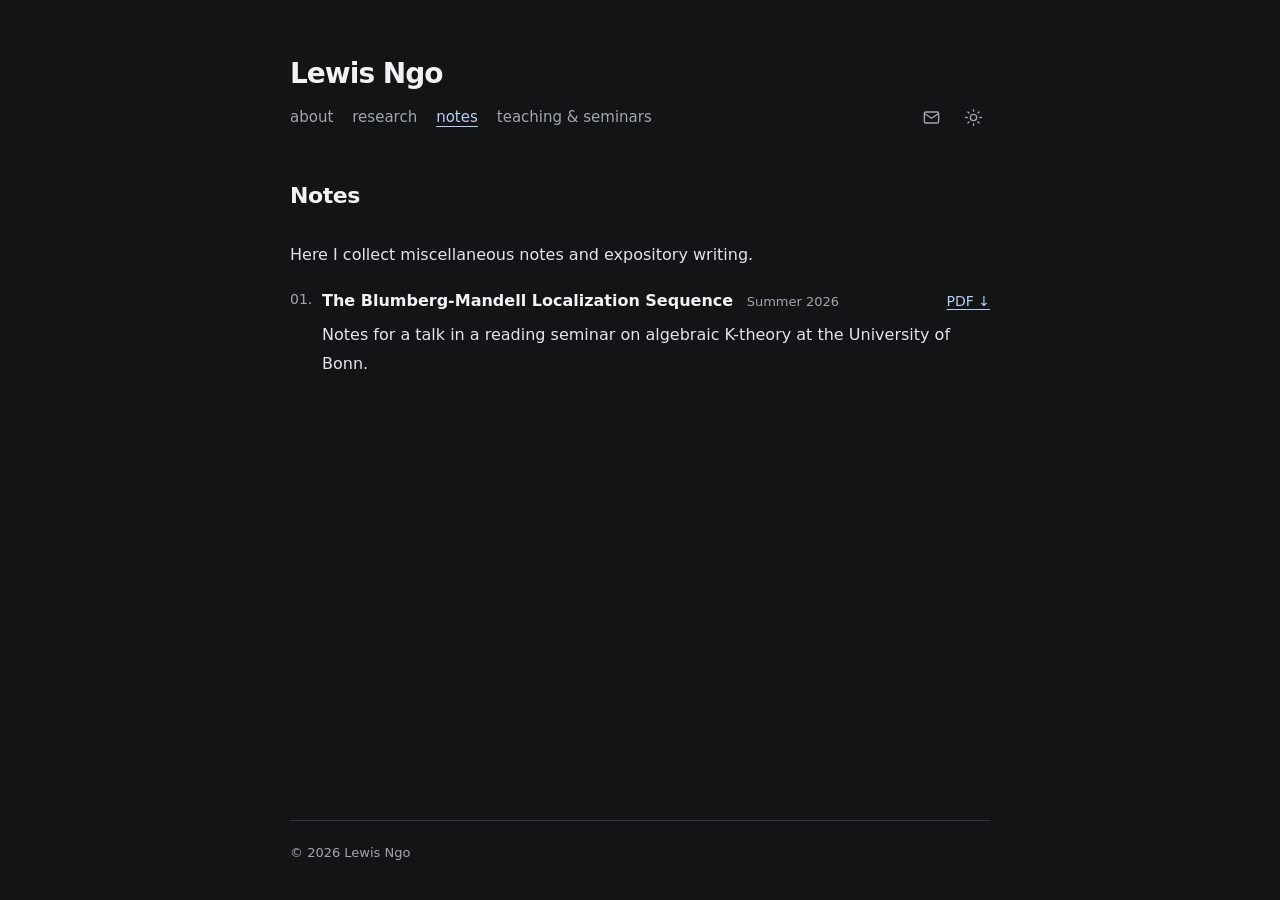
==== notes/index.html @ 9625ddce "Update and rename" ====
<!doctype html>
<html lang="en" data-theme="dark">
<head>
  <meta charset="utf-8">
  <meta name="viewport" content="width=device-width, initial-scale=1">
  <meta name="theme-color" content="#121416">
  <meta name="description" content="Academic homepage of Lewis Ngo, mathematics at the University of Bonn.">
  <title>Notes — Lewis Ngo</title>

  <script>
    try {
      document.documentElement.dataset.theme =
        localStorage.getItem('site-theme') === 'light'
          ? 'light'
          : 'dark';
    } catch (e) {}
  </script>

  <link rel="stylesheet" href="/styles.css">
  <script src="/theme.js" defer></script>
</head>

<body>
  <a class="skip-link" href="#main">Skip to content</a>

  <div class="container">
    <header class="site-header">

      <div class="site-title">
        <a href="/">Lewis Ngo</a>
      </div>

      <div class="header-bottom">
        <nav class="site-nav" aria-label="Main navigation">
          <a href="/">about</a>
          <a href="/research/">research</a>
          <a href="/notes/" aria-current="page">notes</a>
          <a href="/teaching/">teaching &amp; seminars</a>
        </nav>

        <div class="header-actions">
          <a class="icon-action"
             href="mailto:s18lngo@uni-bonn.de"
             aria-label="Email Lewis Ngo"
             title="Email">
            <svg viewBox="0 0 24 24" aria-hidden="true">
              <rect x="3" y="5" width="18" height="14" rx="2"/>
              <path d="m3 7 9 6 9-6"/>
            </svg>
          </a>

          <button class="icon-action"
                  type="button"
                  id="theme-toggle"
                  aria-label="Switch to light mode"
                  title="Switch to light mode">
            <svg class="sun-icon" viewBox="0 0 24 24"
                 aria-hidden="true">
              <circle cx="12" cy="12" r="4"/>
              <path d="M12 2v2m0 16v2M4.93 4.93l1.42 1.42m11.3 11.3 1.42 1.42M2 12h2m16 0h2M4.93 19.07l1.42-1.42m11.3-11.3 1.42-1.42"/>
            </svg>
            <svg class="moon-icon" viewBox="0 0 24 24"
                 aria-hidden="true">
              <path d="M20.5 14.3A8.5 8.5 0 0 1 9.7 3.5 8.5 8.5 0 1 0 20.5 14.3Z"/>
            </svg>
          </button>
        </div>
      </div>
    </header>

    <main id="main">
      <h1>Notes</h1>

      <p>
        Here I collect miscellaneous notes and
        expository writing.
      </p>

      <ol class="notes-list">

        <li class="note-entry">
          <div class="note-heading">
            <span>
              <a class="note-title"
                 href="/pdfs/blumberg-mandell-sequence.pdf"
                 target="_blank"
                 rel="noopener noreferrer">
                The Blumberg-Mandell Localization Sequence
              </a>

              <span class="note-date">Summer 2026</span>
            </span>

            <a class="note-pdf"
               href="/pdfs/blumberg-mandell-sequence.pdf"
               target="_blank"
               rel="noopener noreferrer">
              PDF ↓
            </a>
          </div>

          <p class="note-description">
            Notes for a talk in a reading seminar on
            algebraic K-theory at the University of Bonn.
          </p>
        </li>

      </ol>
    </main>

    <footer class="site-footer">
      © 2026 Lewis Ngo
    </footer>
  </div>
</body>
</html>
---- styles.css ----
/* Lewis Ngo — clean academic homepage. Edit theme colors here. */
:root,
html[data-theme="dark"] {
  color-scheme: dark;
  --background: #121416;
  --text: #e2e5e8;
  --heading: #f2f3f5;
  --muted: #a0a6ae;
  --link: #b4cff2;
  --link-hover: #d9e7ff;
  --line: #33383d;
  --icon-hover: #20262b;
  --focus: #accbf5;
}
html[data-theme="light"] {
  color-scheme: light;
  --background: #fafaf9;
  --text: #282c31;
  --heading: #171b1f;
  --muted: #626a73;
  --link: #245b93;
  --link-hover: #143e69;
  --line: #dedfdf;
  --icon-hover: #ebedee;
  --focus: #245b93;
}
* { box-sizing: border-box; }
html { scroll-behavior: smooth; }
body {
  margin: 0;
  background: var(--background);
  color: var(--text);
  font: 16px/1.78 system-ui, -apple-system, BlinkMacSystemFont, "Segoe UI", sans-serif;
  -webkit-font-smoothing: antialiased;
  transition: background-color .2s ease, color .2s ease;
}
.container {
  width: min(calc(100% - 42px), 700px);
  min-height: 100vh;
  margin: 0 auto;
  display: flex;
  flex-direction: column;
}
.site-header { padding-top: 56px; }
.site-title {
  margin: 0 0 8px;
  font-size: 28px;
  line-height: 1.3;
  font-weight: 600;
  letter-spacing: -.035em;
}
.site-title a { color: var(--heading); text-decoration: none; }
.site-title a:hover { color: var(--heading); }
.header-bottom {
  display: flex;
  justify-content: space-between;
  align-items: center;
  gap: 16px;
}
.site-nav { display: flex; flex-wrap: wrap; align-items: center; gap: 8px 19px; font-size: 15px; }
.site-nav a { color: var(--muted); text-decoration: none; }
.site-nav a:hover,
.site-nav a[aria-current="page"] { color: var(--link); text-decoration: underline; text-underline-offset: 4px; }
.header-actions { display: flex; gap: 8px; align-items: center; flex-shrink: 0; }
.icon-action {
  width: 34px;
  height: 34px;
  display: inline-flex;
  align-items: center;
  justify-content: center;
  background: transparent;
  border: 0;
  border-radius: 6px;
  color: var(--muted);
  text-decoration: none;
  cursor: pointer;
  padding: 5px;
}
.icon-action:hover { background: var(--icon-hover); color: var(--heading); }
.icon-action svg { width: 19px; height: 19px; stroke: currentColor; stroke-width: 1.75; fill: none; stroke-linecap: round; stroke-linejoin: round; }
html[data-theme="dark"] .moon-icon,
html[data-theme="light"] .sun-icon { display: none; }
main { flex: 1; padding-top: 42px; padding-bottom: 55px; }
main h1 { margin: 0 0 25px; font-size: 22px; font-weight: 600; color: var(--heading); letter-spacing: -.02em; }
main h2 { margin: 32px 0 8px; font-size: 17px; font-weight: 600; color: var(--heading); }
p { margin: 0 0 18px; }
a { color: var(--link); text-decoration: underline; text-underline-offset: 3px; }
a:hover { color: var(--link-hover); }
small, .secondary { color: var(--muted); }
.about-body::after { content: ""; display: block; clear: both; }
.profile-photo {
  width: 170px;
  max-width: 40%;
  height: auto;
  float: right;
  margin: 0 0 20px 25px;
  border-radius: 9px;
}
ul { padding-left: 22px; margin: 10px 0 24px; }
li { padding-left: 2px; margin: 0 0 9px; }
.back { display: inline-block; margin-top: 25px; font-size: 14px; }
.site-footer {
  border-top: 1px solid var(--line);
  padding: 20px 0 36px;
  font-size: 13px;
  color: var(--muted);
}
.skip-link { position: absolute; left: -9999px; top: 8px; background: var(--background); padding: 8px; }
.skip-link:focus { left: 10px; z-index: 10; }
:focus-visible { outline: 2px solid var(--focus); outline-offset: 4px; }
@media (max-width: 600px) {
  body { font-size: 15.5px; line-height: 1.7; }
  .site-header { padding-top: 34px; }
  .site-title { font-size: 26px; }
  main { padding-top: 33px; }
  .site-nav { gap: 8px 14px; font-size: 14px; }
  .header-actions { gap: 2px; }
  .icon-action { width: 30px; height: 30px; }
  .profile-photo { width: 150px; max-width: 100%; float: none; display: block; margin: 0 0 22px; }
}
@media (max-width: 420px) {
  .header-bottom { align-items: flex-start; }
  .site-nav { max-width: 240px; }

}
@media (prefers-reduced-motion: reduce) {
  html { scroll-behavior: auto; }
  body { transition: none; }
}


/* Research page: subtle, accessible collapsible abstract. */
.thesis-title { margin-bottom: 5px; }
.thesis-status { margin: 0 0 18px; font-size: 14px; color: var(--muted); }
.thesis-abstract { margin: 0 0 30px; }
.thesis-abstract summary {
  display: list-item;
  list-style-position: inside;
  width: fit-content;
  cursor: pointer;
  color: var(--link);
  text-decoration: underline;
  text-underline-offset: 3px;
  font-size: 15px;
}
.thesis-abstract summary:hover { color: var(--link-hover); }
.thesis-abstract summary::marker { color: var(--muted); }
.thesis-abstract summary:focus-visible { outline: 2px solid var(--focus); outline-offset: 4px; }
.thesis-abstract .abstract-open-label { display: none; }
.thesis-abstract[open] .abstract-open-label { display: inline; }
.thesis-abstract[open] .abstract-closed-label { display: none; }
.abstract-content { padding-top: 19px; }
.abstract-content p:last-child { margin-bottom: 0; }


/* Teaching and seminar entries */
.teaching-entry {
  display: grid;
  grid-template-columns: 115px minmax(0, 1fr);
  column-gap: 16px;
  align-items: start;
  margin-bottom: 18px;
}

.teaching-term {
  color: var(--muted);
}

.teaching-entry strong {
  display: block;
  font-weight: 600;
}

.teaching-entry > div:last-child > div {
  margin-top: 3px;
}

/* Spacing between sections */
main h1:not(:first-child) {
  margin-top: 38px;
}

/* Mobile layout */
@media (max-width: 600px) {
  .teaching-entry {
    grid-template-columns: 1fr;
    row-gap: 3px;
    margin-bottom: 20px;
  }
}

/* Compact thesis layout */
main .thesis-status {
  margin-bottom: 7px;
}

main .thesis-abstract {
  margin: 0;
}

main .thesis-abstract + h2 {
  margin-top: 30px;
}


/* More compact teaching entries */
.teaching-entry {
  margin-bottom: 10px;
}

.teaching-entry strong {
  line-height: 1.4;
}

.teaching-entry > div:last-child > div {
  margin-top: 2px;
}

.teaching-entry:last-child {
  margin-bottom: 0;
}


/* Notes */
.notes-list {
  list-style: none;
  counter-reset: note;
  padding: 0;
  margin: 0;
}

.note-entry {
  counter-increment: note;
  position: relative;
  padding: 0 0 18px 32px;
  margin: 0 0 20px;
  border-bottom: 1px solid var(--line);
}

.note-entry:last-child {
  border-bottom: none;
  margin-bottom: 0;
}

.note-entry::before {
  content: counter(note, decimal-leading-zero) ".";
  position: absolute;
  top: 0;
  left: 0;
  color: var(--muted);
  font-size: 14px;
}

.note-heading {
  display: flex;
  flex-wrap: wrap;
  align-items: baseline;
  justify-content: space-between;
  gap: 4px 16px;
}

.note-title {
  font-weight: 600;
  color: var(--heading);
  text-decoration: none;
}

.note-title:hover {
  color: var(--link);
  text-decoration: underline;
}

.note-pdf {
  font-size: 14px;
  white-space: nowrap;
}

.note-description {
  margin: 6px 0 4px;
}

.note-meta {
  margin: 0;
  font-size: 13px;
  color: var(--muted);
}

@media (max-width: 600px) {
  .note-entry {
    padding-left: 28px;
  }
}

.note-date {
  font-size: 13px;
  font-weight: 400;
  color: var(--muted);
  margin-left: 8px;
}
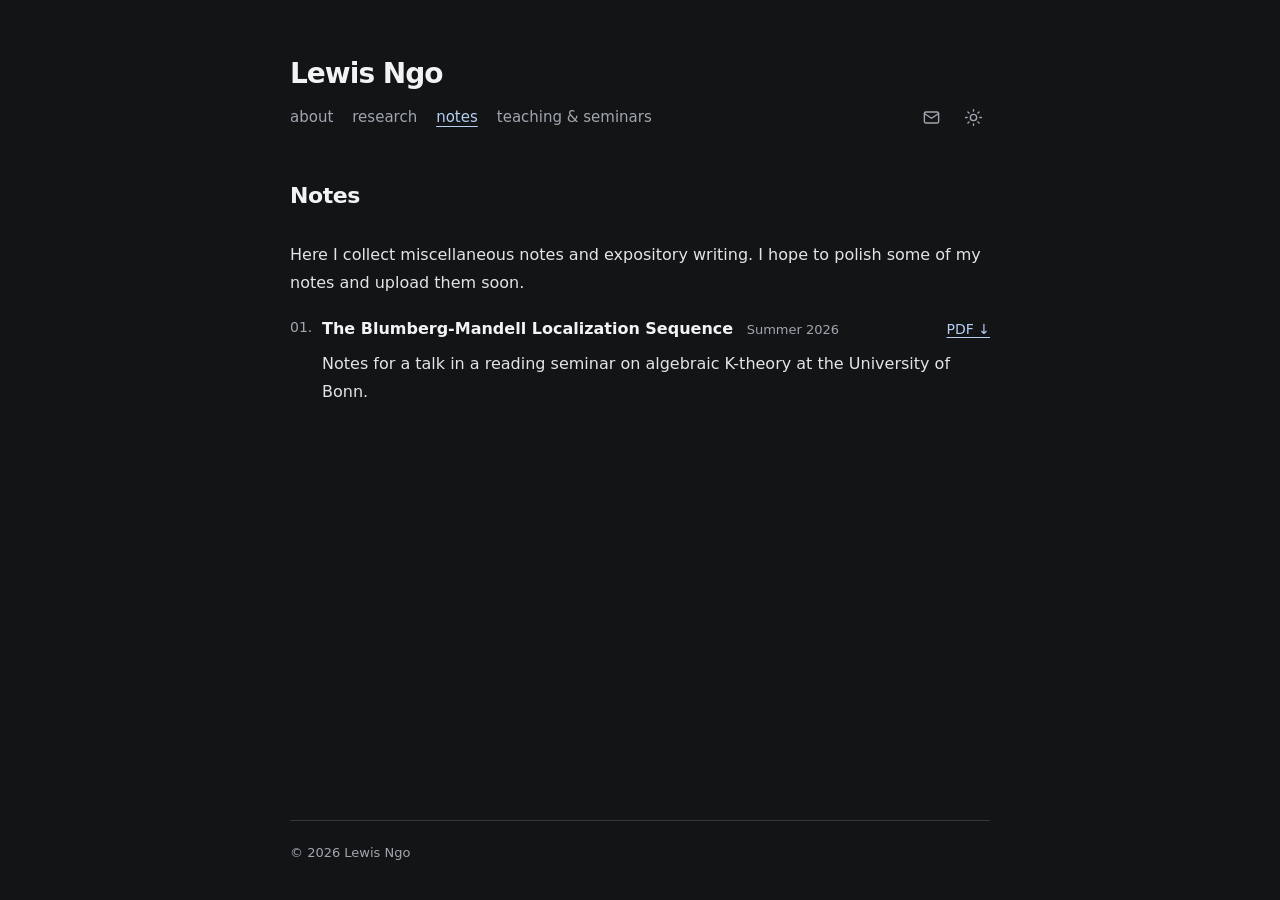
==== commit 6164708b: "Updated text" ====
--- a/notes/index.html
+++ b/notes/index.html
@@ -74,7 +74,7 @@
 
       <p>
         Here I collect miscellaneous notes and
-        expository writing.
+        expository writing. I hope to polish some of my notes and upload them soon.
       </p>
 
       <ol class="notes-list">
--- a/styles.css
+++ b/styles.css
@@ -298,3 +298,67 @@
   margin-left: 8px;
 }
 
+/* Profile photo on mobile */
+@media (max-width: 600px) {
+  .profile-photo {
+    float: none;
+    display: block;
+    width: 135px;
+    max-width: 100%;
+    height: auto;
+    margin: 0 auto 24px;
+    border-radius: 8px;
+  }
+}
+
+
+/* Minimal expandable abstracts */
+.thesis-abstract summary {
+  display: inline-flex;
+  align-items: center;
+  gap: 8px;
+  list-style: none;
+  cursor: pointer;
+  color: var(--link);
+  font-size: 15px;
+  text-decoration: none;
+}
+
+.thesis-abstract summary::-webkit-details-marker {
+  display: none;
+}
+
+.thesis-abstract summary:hover {
+  color: var(--link-hover);
+}
+
+/* Small chevron */
+.thesis-abstract summary::after {
+  content: "";
+  width: 6px;
+  height: 6px;
+  border-right: 1.5px solid currentColor;
+  border-bottom: 1.5px solid currentColor;
+  transform: rotate(45deg);
+  transition: transform 0.15s ease;
+}
+
+.thesis-abstract[open] summary::after {
+  transform: rotate(225deg);
+}
+
+/* Indented abstract with vertical line */
+.thesis-abstract .abstract-content {
+  margin-top: 14px;
+  padding: 2px 0 2px 16px;
+  border-left: 2px solid var(--line);
+}
+
+.thesis-abstract .abstract-content p {
+  margin-bottom: 14px;
+}
+
+.thesis-abstract .abstract-content p:last-child {
+  margin-bottom: 0;
+}
+
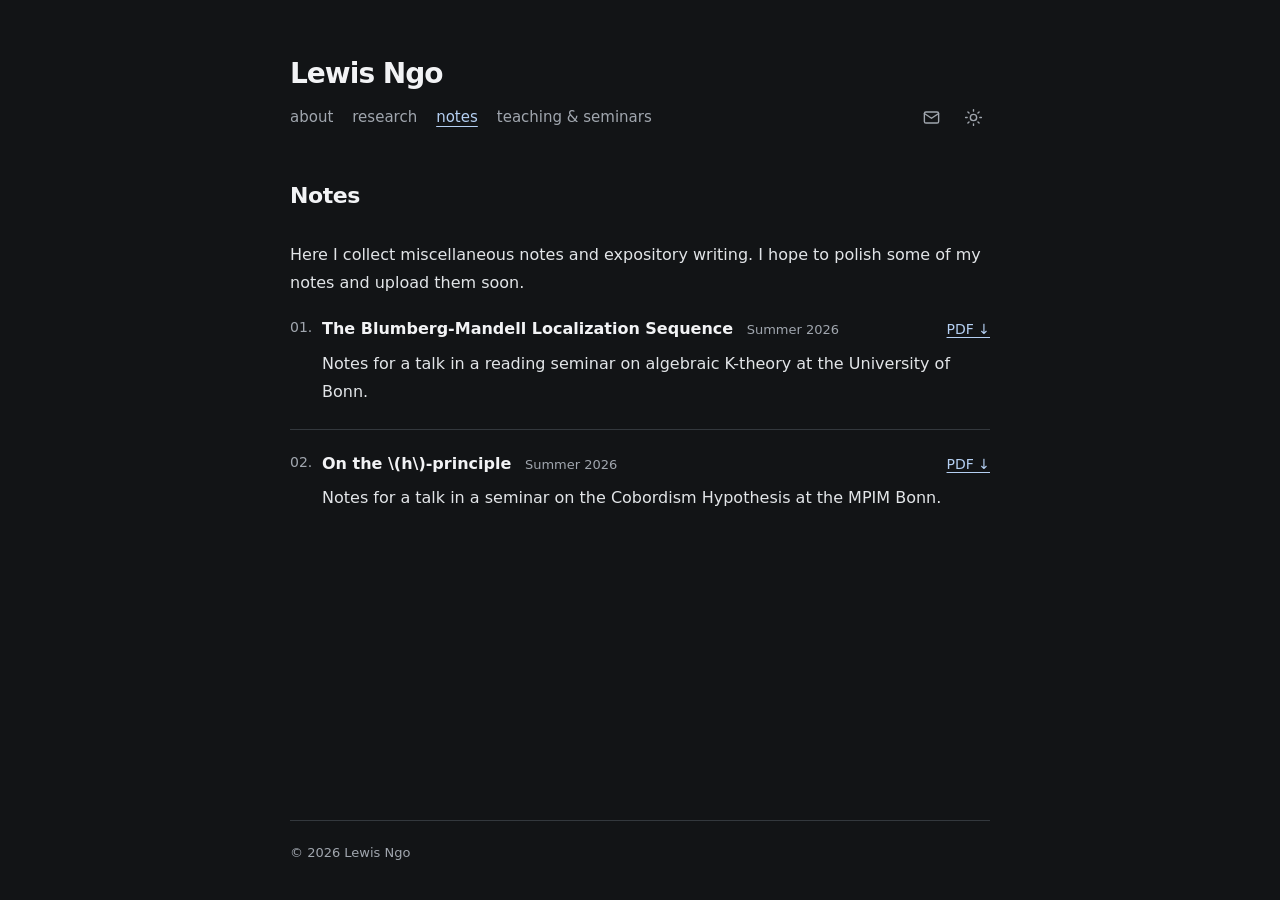
==== commit 1b7e3b98: "Added notes" ====
--- a/notes/index.html
+++ b/notes/index.html
@@ -106,6 +106,35 @@
           </p>
         </li>
 
+        
+<li class="note-entry">
+  <div class="note-heading">
+    <span>
+      <a class="note-title"
+         href="/pdfs/h-principle.pdf"
+         target="_blank"
+         rel="noopener noreferrer">
+        On the \(h\)-principle
+      </a>
+
+      <span class="note-date">Summer 2026</span>
+    </span>
+
+    <a class="note-pdf"
+       href="/pdfs/h-principle.pdf"
+       target="_blank"
+       rel="noopener noreferrer">
+      PDF ↓
+    </a>
+  </div>
+
+  <p class="note-description">
+    Notes for a talk in a seminar on
+    the Cobordism Hypothesis at the MPIM Bonn.
+  </p>
+</li>
+
+
       </ol>
     </main>
 
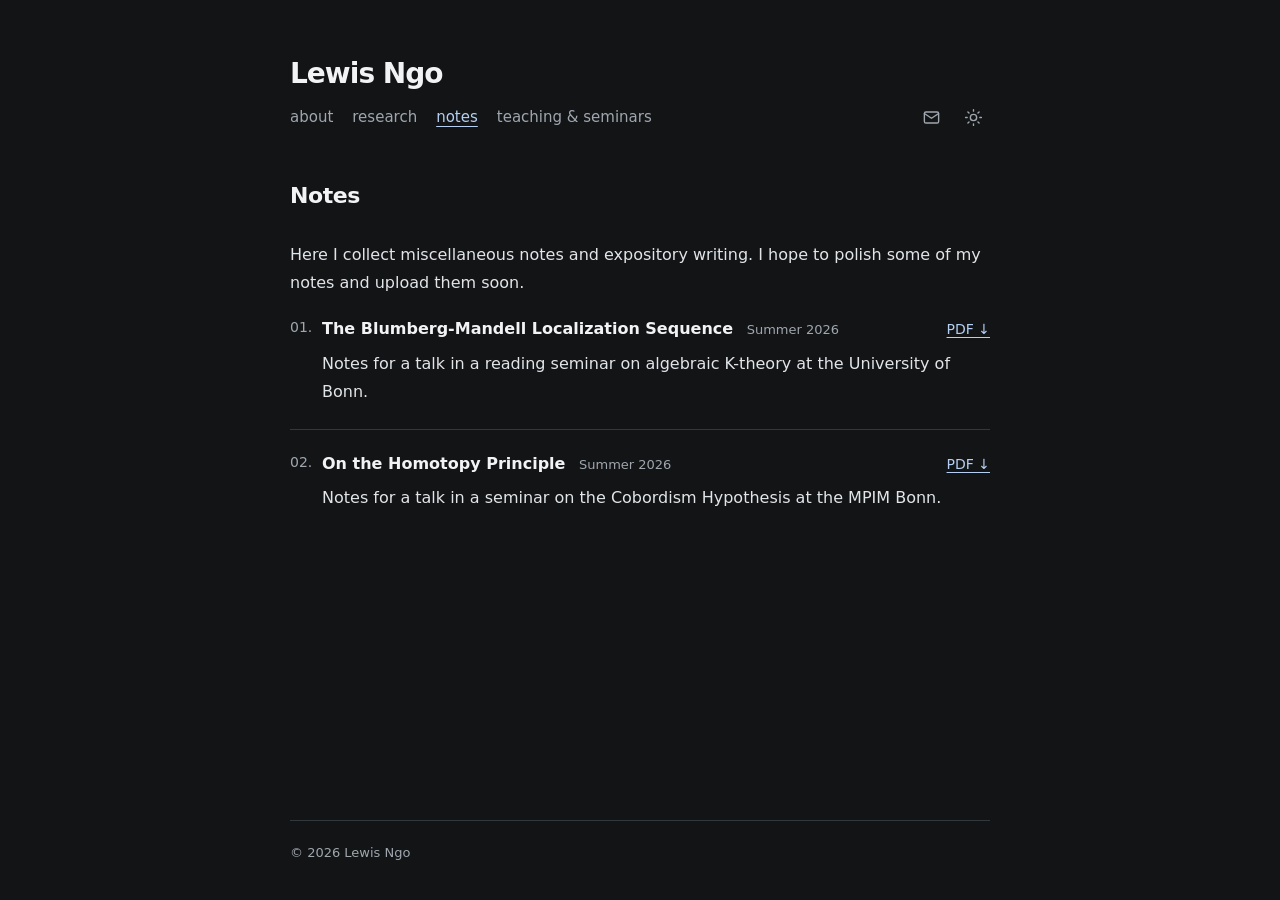
==== commit 9bd97cea: "Update index.html" ====
--- a/notes/index.html
+++ b/notes/index.html
@@ -114,7 +114,7 @@
          href="/pdfs/h-principle.pdf"
          target="_blank"
          rel="noopener noreferrer">
-        On the \(h\)-principle
+        On the Homotopy Principle
       </a>
 
       <span class="note-date">Summer 2026</span>
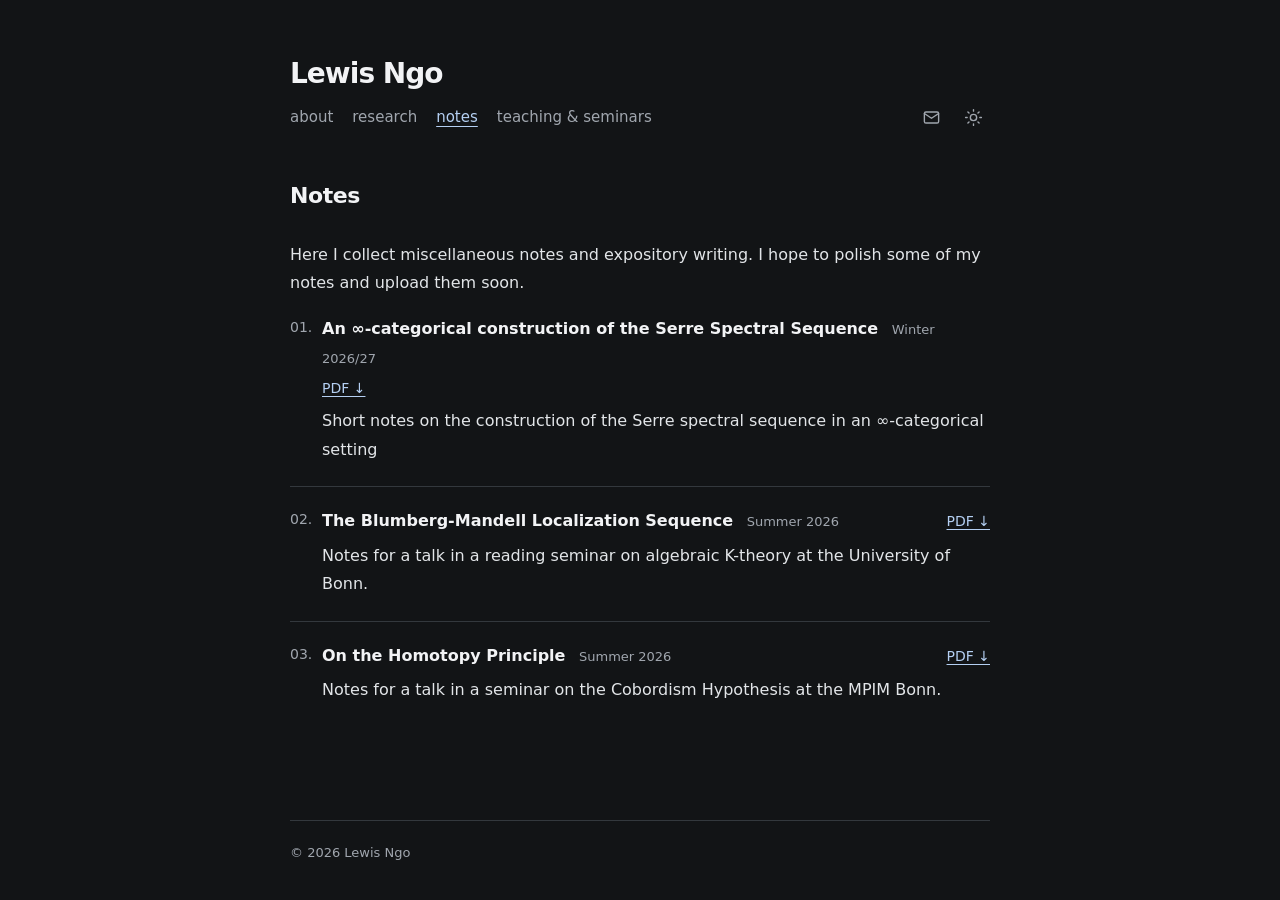
==== commit 2262a5be: "Update notes" ====
--- a/notes/index.html
+++ b/notes/index.html
@@ -79,6 +79,32 @@
 
       <ol class="notes-list">
 
+
+        <li class="note-entry">
+          <div class="note-heading">
+            <span>
+              <a class="note-title"
+                 href="/pdfs/serre-sseq.pdf"
+                 target="_blank"
+                 rel="noopener noreferrer">
+                An ∞-categorical construction of the Serre Spectral Sequence
+              </a>
+
+              <span class="note-date">Winter 2026/27</span>
+            </span>
+
+            <a class="note-pdf"
+               href="/pdfs/serre-sseq.pdf"
+               target="_blank"
+               rel="noopener noreferrer">
+              PDF ↓
+            </a>
+          </div>
+
+          <p class="note-description">
+            Short notes on the construction of the Serre spectral sequence in an ∞-categorical setting
+          </p>
+        </li>
         <li class="note-entry">
           <div class="note-heading">
             <span>
